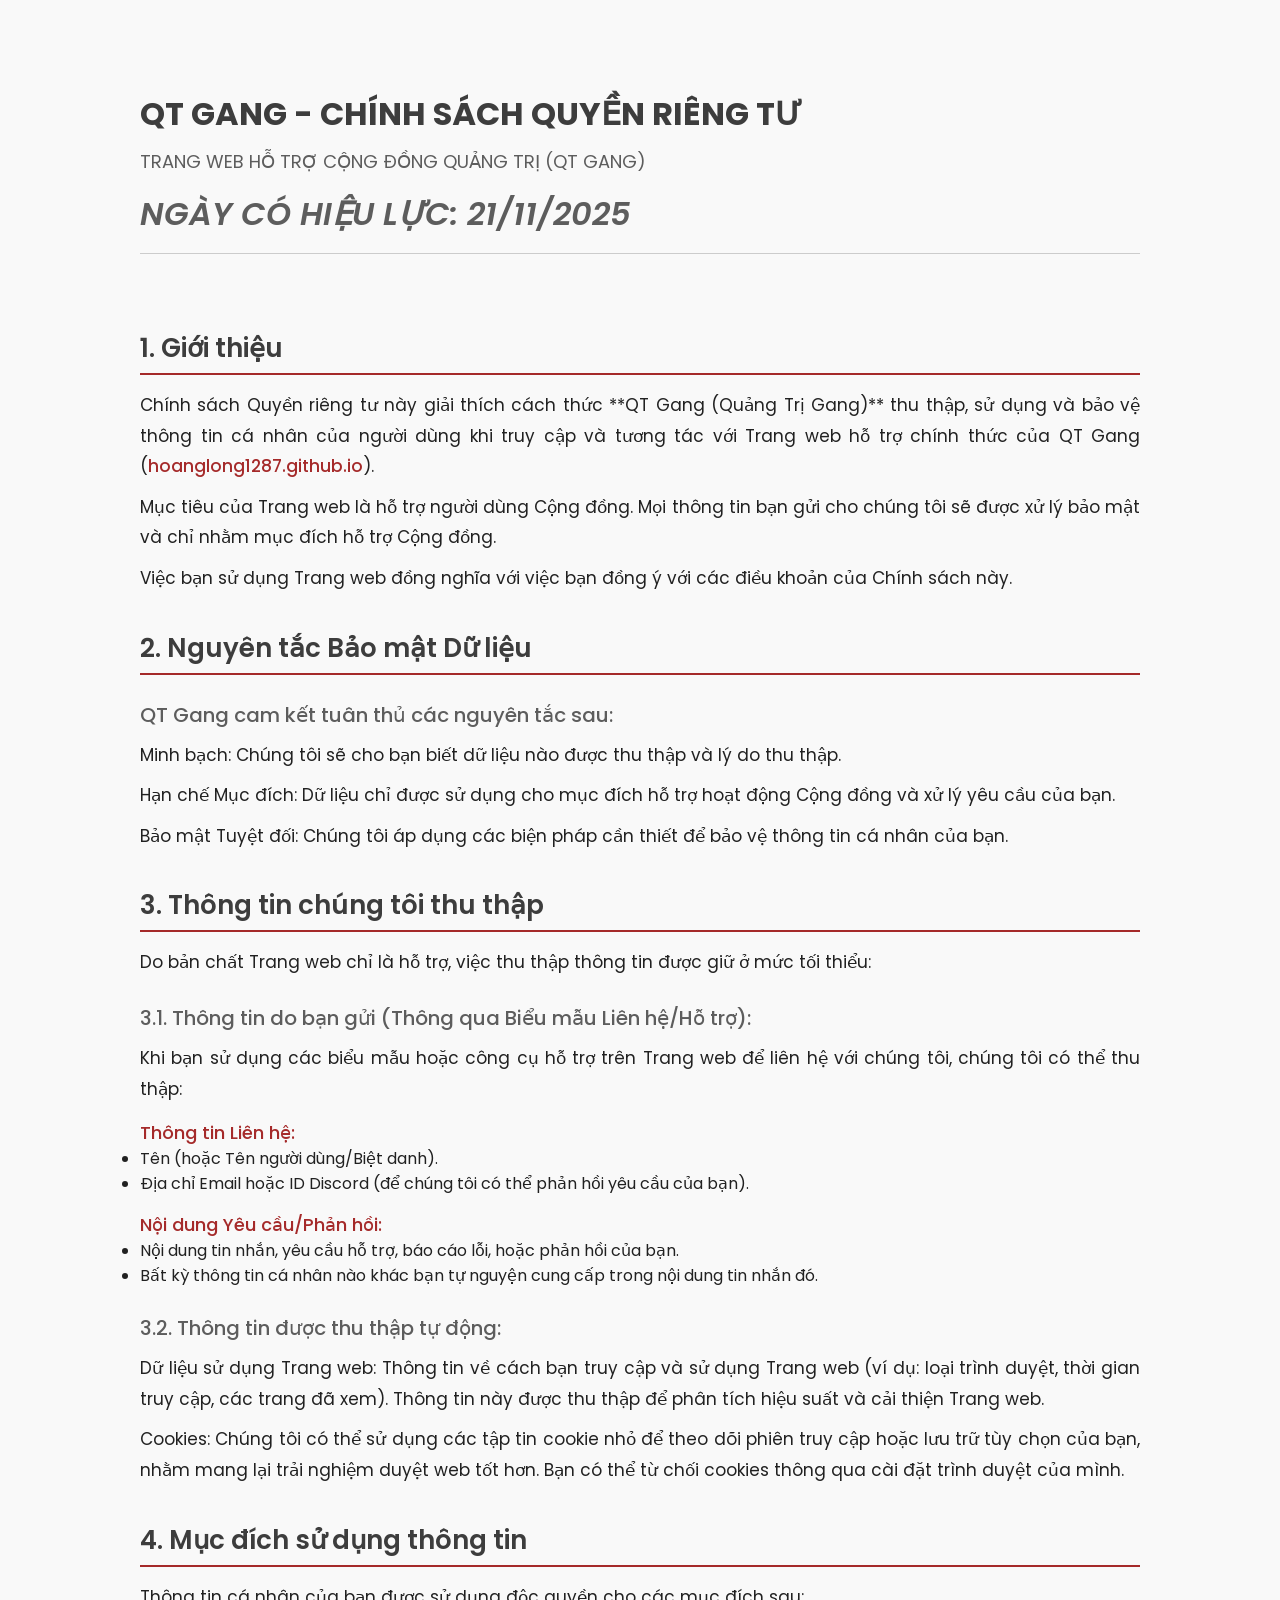
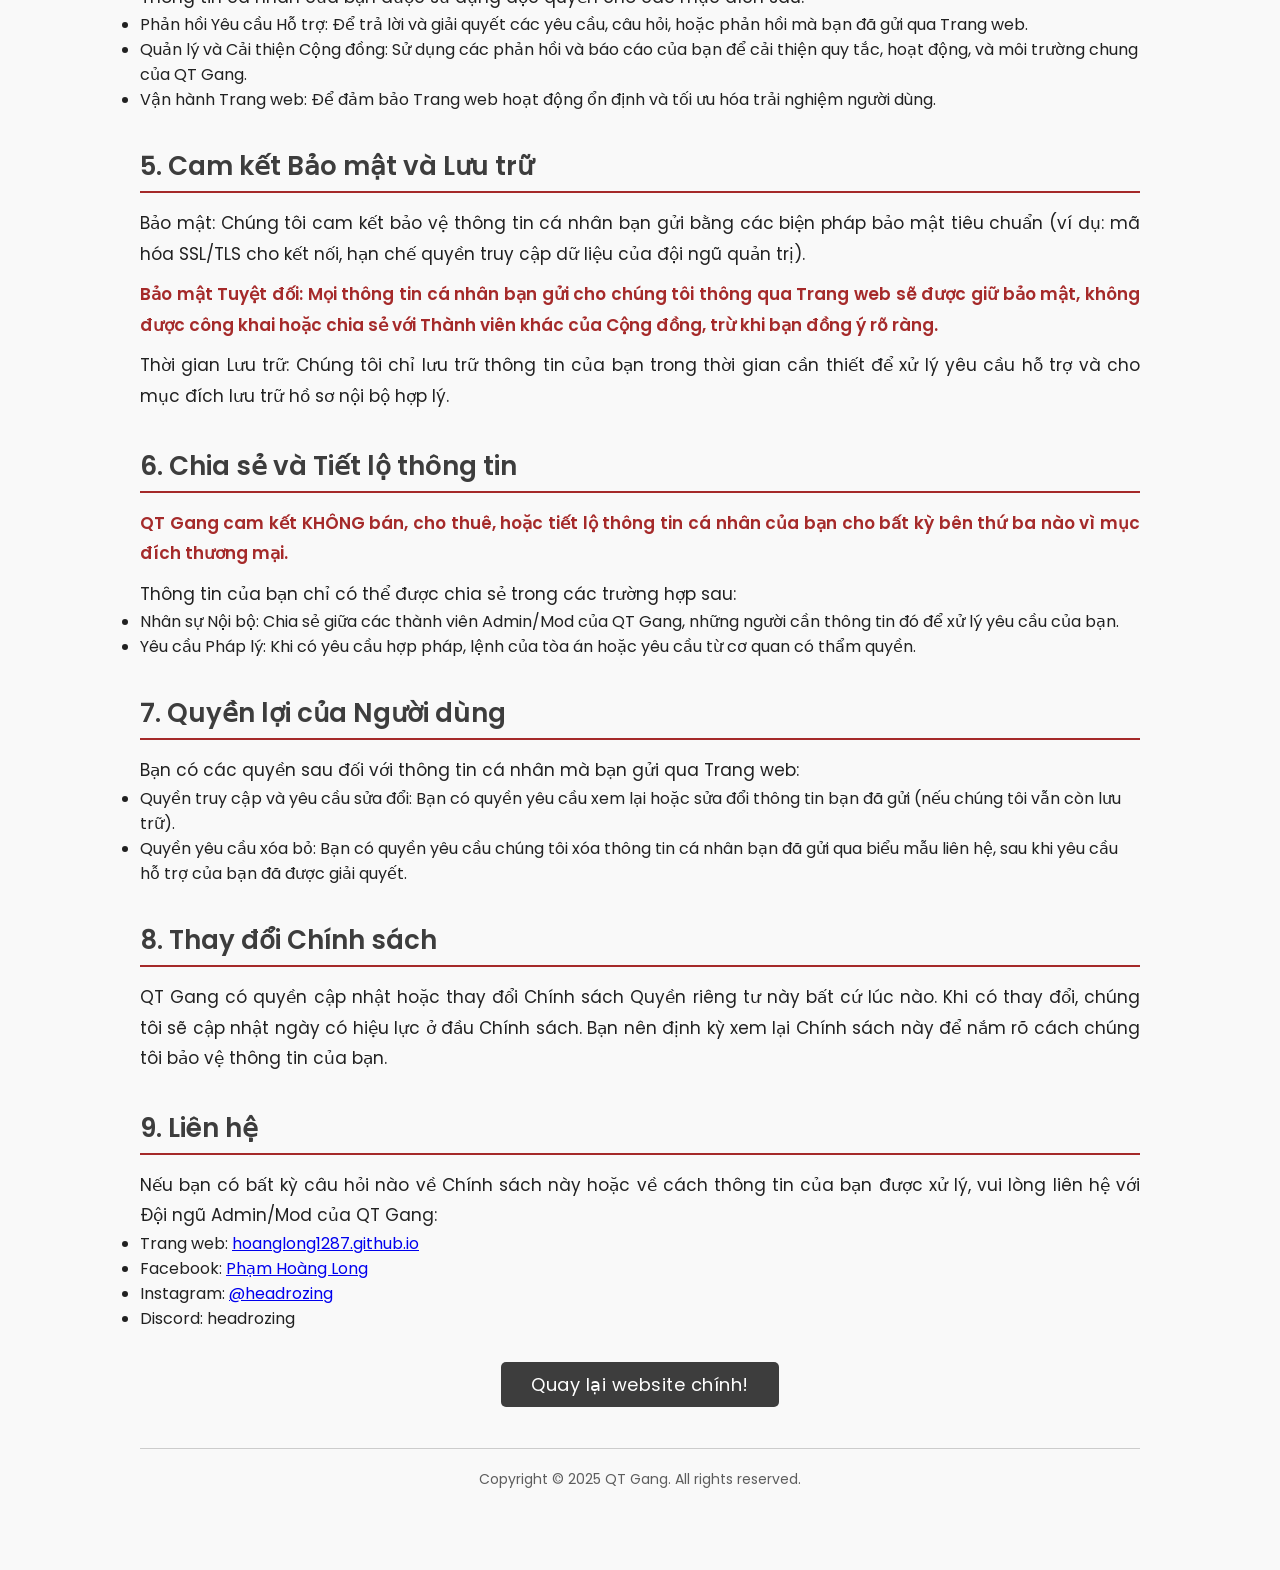
==== pages/privacy_policy.html @ c6a6ccc0 "BIG UPDATE BY HoangLong headrozing" ====
<!DOCTYPE html>
<html lang="en">
<head>
    <meta charset="UTF-8">
    <meta http-equiv="X-UA-Compatible" content="IE=edge">
    <meta name="viewport" content="width=device-width, initial-scale=1.0">
    <title>QT Gang - Chính sách Quyền riêng tư</title>
    
    <link rel="stylesheet"  type="text/css" href="../assets/css/aboutus.css">
</head>
<body>
    <div class="section">
        <div class="container">
            <div class="content-section">
                <div class="title">
                    <h2>QT Gang - Chính sách Quyền riêng tư</h2>
                    <h4>Trang web Hỗ trợ Cộng đồng Quảng Trị (QT Gang)</h4>
                    <p>Ngày có hiệu lực: 21/11/2025</p>
                </div>

                <div class="content">
                    <h2>1. Giới thiệu</h2>
                    <p>
                        Chính sách Quyền riêng tư này giải thích cách thức **QT Gang (Quảng Trị Gang)** thu thập, sử dụng và bảo vệ thông tin 
                        cá nhân của người dùng khi truy cập và tương tác với Trang web hỗ trợ chính thức của QT Gang 
                        (<a href="https://hoanglong1287.github.io/">hoanglong1287.github.io</a>).
                    </p>
                    <p>Mục tiêu của Trang web là hỗ trợ người dùng Cộng đồng. Mọi thông tin bạn gửi 
                        cho chúng tôi sẽ được xử lý bảo mật và chỉ nhằm mục đích hỗ trợ Cộng đồng.</p>
                    <p>Việc bạn sử dụng Trang web đồng nghĩa với việc bạn đồng ý 
                        với các điều khoản của Chính sách này.</p>
                    
                    <h2>2. Nguyên tắc Bảo mật Dữ liệu</h2>
                    <h3>QT Gang cam kết tuân thủ các nguyên tắc sau:</h3>
                    <p>
                        Minh bạch: Chúng tôi sẽ cho bạn biết dữ liệu nào được thu thập và lý do thu thập.
                    </p>
                    <p>
                        Hạn chế Mục đích: Dữ liệu chỉ được sử dụng cho mục đích hỗ trợ hoạt động Cộng đồng và xử lý yêu cầu của bạn.
                    </p>
                    <p>
                        Bảo mật Tuyệt đối: Chúng tôi áp dụng các biện pháp cần thiết để bảo vệ thông tin cá nhân của bạn.
                    </p>

                    <h2>3. Thông tin chúng tôi thu thập</h2>
                    <p>Do bản chất Trang web chỉ là hỗ trợ, việc thu thập thông tin được giữ ở mức tối thiểu:</p>
                    
                    <h3>3.1. Thông tin do bạn gửi (Thông qua Biểu mẫu Liên hệ/Hỗ trợ):</h3>
                    <p>Khi bạn sử dụng các biểu mẫu hoặc công cụ hỗ trợ trên Trang web để liên hệ với chúng tôi, chúng tôi có thể thu thập:</p>
                    
                    <h4>Thông tin Liên hệ:</h4>
                    <ul>
                        <li>Tên (hoặc Tên người dùng/Biệt danh).</li>
                        <li>Địa chỉ Email hoặc ID Discord (để chúng tôi có thể phản hồi yêu cầu của bạn).</li>
                    </ul>
                    
                    <h4>Nội dung Yêu cầu/Phản hồi:</h4>
                    <ul>
                        <li>Nội dung tin nhắn, yêu cầu hỗ trợ, báo cáo lỗi, hoặc phản hồi của bạn.</li>
                        <li>Bất kỳ thông tin cá nhân nào khác bạn tự nguyện cung cấp trong nội dung tin nhắn đó.</li>
                    </ul>

                    <h3>3.2. Thông tin được thu thập tự động:</h3>
                    <p>Dữ liệu sử dụng Trang web: Thông tin về cách bạn truy cập và sử dụng Trang web 
                        (ví dụ: loại trình duyệt, thời gian truy cập, các trang đã xem). 
                        Thông tin này được thu thập để phân tích hiệu suất và cải thiện Trang web.</p>
                    <p>Cookies: Chúng tôi có thể sử dụng các tập tin cookie nhỏ để theo dõi phiên truy cập hoặc lưu trữ tùy chọn của bạn, 
                        nhằm mang lại trải nghiệm duyệt web tốt hơn. Bạn có thể từ chối cookies thông qua cài đặt trình duyệt của mình.</p>

                    <h2>4. Mục đích sử dụng thông tin</h2>
                    <p>Thông tin cá nhân của bạn được sử dụng độc quyền cho các mục đích sau:</p>
                    <ul>
                        <li>Phản hồi Yêu cầu Hỗ trợ: Để trả lời và giải quyết các yêu cầu, câu hỏi, hoặc phản hồi mà bạn đã gửi qua Trang web.</li>
                        <li>Quản lý và Cải thiện Cộng đồng: Sử dụng các phản hồi và báo cáo của bạn để cải thiện quy tắc, hoạt động, và môi trường chung của QT Gang. </li>
                        <li>Vận hành Trang web: Để đảm bảo Trang web hoạt động ổn định và tối ưu hóa trải nghiệm người dùng.</li>
                    </ul>

                    <h2>5. Cam kết Bảo mật và Lưu trữ</h2>
                    <p>Bảo mật: Chúng tôi cam kết bảo vệ thông tin cá nhân bạn gửi bằng các biện pháp bảo mật tiêu chuẩn 
                        (ví dụ: mã hóa SSL/TLS cho kết nối, hạn chế quyền truy cập dữ liệu của đội ngũ quản trị).</p>
                    <p><strong>Bảo mật Tuyệt đối: Mọi thông tin cá nhân bạn gửi cho chúng tôi thông qua Trang web sẽ được giữ bảo mật, 
                        không được công khai hoặc chia sẻ với Thành viên khác của Cộng đồng, trừ khi bạn đồng ý rõ ràng.</strong></p>
                    <p>Thời gian Lưu trữ: Chúng tôi chỉ lưu trữ thông tin của bạn trong thời gian cần thiết để xử lý yêu cầu 
                        hỗ trợ và cho mục đích lưu trữ hồ sơ nội bộ hợp lý.</p>

                    <h2>6. Chia sẻ và Tiết lộ thông tin</h2>
                    <p><strong>QT Gang cam kết KHÔNG bán, cho thuê, hoặc tiết lộ thông tin cá nhân của bạn cho bất kỳ bên thứ ba nào vì mục đích thương mại.</strong></p>
                    <p>Thông tin của bạn chỉ có thể được chia sẻ trong các trường hợp sau:</p>
                    <ul>
                        <li>Nhân sự Nội bộ: Chia sẻ giữa các thành viên Admin/Mod của QT Gang, những người cần thông tin đó để xử lý yêu cầu của bạn.</li>
                        <li>Yêu cầu Pháp lý: Khi có yêu cầu hợp pháp, lệnh của tòa án hoặc yêu cầu từ cơ quan có thẩm quyền.</li>
                    </ul>

                    <h2>7. Quyền lợi của Người dùng</h2>
                    <p>Bạn có các quyền sau đối với thông tin cá nhân mà bạn gửi qua Trang web:</p>
                    <ul>
                        <li>Quyền truy cập và yêu cầu sửa đổi: Bạn có quyền yêu cầu xem lại hoặc sửa đổi thông tin bạn đã gửi (nếu chúng tôi vẫn còn lưu trữ).</li>
                        <li>Quyền yêu cầu xóa bỏ: Bạn có quyền yêu cầu chúng tôi xóa thông tin cá nhân bạn đã gửi qua biểu mẫu liên hệ, 
                            sau khi yêu cầu hỗ trợ của bạn đã được giải quyết.</li>
                    </ul>

                    <h2>8. Thay đổi Chính sách</h2>
                    <p>QT Gang có quyền cập nhật hoặc thay đổi Chính sách Quyền riêng tư này bất cứ lúc nào. Khi có thay đổi, 
                        chúng tôi sẽ cập nhật ngày có hiệu lực ở đầu Chính sách. Bạn nên định kỳ xem lại Chính sách này để nắm rõ cách chúng tôi bảo vệ thông tin của bạn.</p>

                    <h2>9. Liên hệ</h2>
                    <p>Nếu bạn có bất kỳ câu hỏi nào về Chính sách này hoặc về cách thông tin của bạn được xử lý, vui lòng liên hệ với Đội ngũ Admin/Mod của QT Gang:</p>
                    <ul>
                        <li>Trang web: <a href="https://hoanglong1287.github.io/">hoanglong1287.github.io</a></li>
                        <li>Facebook: <a href="https://www.facebook.com/pham.hoang.long.512414/">Phạm Hoàng Long</a></li>
                        <li>Instagram: <a href="https://www.instagram.com/headrozing/">@headrozing</a></li>
                        <li>Discord: headrozing</li>
                    </ul>
                   
                    <div class="back-to-home">
                        <a href="../index.html">Quay lại website chính!</a>
                    </div>
                    
                    <h4>Copyright © 2025 QT Gang. All rights reserved.</h4>
                </div>
            </div>
        </div>
    </div>
</body>
</html>
---- assets/css/aboutus.css ----
/* aboutus.css (Cập nhật) */

/* --- Font & Global Reset --- */
@import url('https://fonts.googleapis.com/css2?family=Poppins:wght@300;400;500;600&display=swap');
* {
	margin: 0;
	padding: 0;
	box-sizing: border-box;
	font-family: 'Poppins', sans-serif;
}

/* Biến màu cho dễ quản lý */
:root {
    --primary-color: #A52A2A; /* Màu nâu đỏ cũ */
    --secondary-color: #3d3d3d; /* Màu chữ chính */
    --background-light: #f9f9f9; /* Nền sáng dịu */
    --text-color: #212121; /* Màu chữ đậm cho nội dung */
    --text-light: #5d5d5d;
}

/* --- Section & Container (Phần chứa chính) --- */
.section {
	width: 100%;
	min-height: 100vh; /* Đảm bảo đủ chiều cao */
	background-color: var(--background-light);
    padding: 60px 0; /* Thêm padding trên dưới */
}

.container {
	width: 90%;
	max-width: 1000px; /* Giới hạn chiều rộng để văn bản dễ đọc hơn */
	display: block;
	margin: auto;
	padding-top: 30px;
}

/* Loại bỏ floating cho tài liệu chính sách để văn bản chiếm toàn bộ chiều rộng (trông chuyên nghiệp hơn) */
.content-section {
    width: 100%; /* Chiếm toàn bộ chiều rộng của container */
    float: none;
}

/* Loại bỏ image-section vì không cần thiết cho trang chính sách */
/* .image-section { display: none; } */

/* --- Logo & Title (Tiêu đề) --- */
.logo {
    text-align: center;
    padding: 1rem 0;
}

.content-section .title {
	text-transform: uppercase;
	font-size: 32px;
    font-weight: 600;
    color: var(--secondary-color);
    margin-bottom: 20px;
}

.content-section .title h2 {
    font-size: 32px;
    margin-bottom: 10px;
}

.content-section .title h4 {
    font-size: 18px;
    font-weight: 400;
    color: var(--text-light);
}

.content-section .title p {
    margin-top: 15px;
    font-style: italic;
    color: var(--text-light);
    border-bottom: 1px solid #ccc;
    padding-bottom: 15px;
}


/* --- Content (Nội dung Chính sách) --- */
.content {
    padding: 20px 0;
    color: var(--text-color);
}

.content h2 {
    margin-top: 35px;
	color: var(--secondary-color);
	font-size: 26px;
    font-weight: 600;
    border-bottom: 2px solid var(--primary-color);
    padding-bottom: 5px;
    margin-bottom: 15px;
}

.content h3 {
	margin-top: 25px;
	color: var(--text-light);
	font-size: 20px;
    font-weight: 500;
    margin-bottom: 10px;
}

.content h4 {
    margin-top: 15px;
    color: var(--primary-color);
    font-size: 18px;
    font-weight: 500;
    line-height: 1.5;
}

.content p {
	margin-top: 10px;
	font-size: 17px;
	line-height: 1.8; /* Tăng line-height cho văn bản dài để dễ đọc */
    font-weight: 400;
    color: var(--text-color);
    text-align: justify; /* Căn đều hai bên cho chuyên nghiệp */
}

.content p a {
    color: var(--primary-color);
    text-decoration: none;
    font-weight: 500;
}

.content p a:hover {
    text-decoration: underline;
}

/* Đặc biệt cho cam kết bảo mật */
.content p strong {
    font-weight: 600;
    color: var(--primary-color);
}

/* --- Footer & Back to Home Button --- */
.back-to-home {
	margin-top: 40px;
    text-align: center;
}

.back-to-home a {
	background-color: var(--secondary-color);
	padding: 10px 30px;
	text-decoration: none;
	color: #fff;
	font-size: 18px;
	letter-spacing: 0.5px;
    border-radius: 5px;
    transition: background-color 0.3s;
}
.back-to-home a:hover {
	background-color: var(--primary-color);
}

.content h4:last-child { /* Copyright */
    margin-top: 50px;
    text-align: center;
    color: var(--text-light);
    font-size: 14px;
    font-weight: 400;
    border-top: 1px solid #ccc;
    padding-top: 20px;
}

/* --- Responsive (Mobile) --- */
@media screen and (max-width: 768px) {
	.container {
	    width: 95%;
	    padding-top: 20px;
    }

	.content-section {
	    width: 100%;
    }
    
	.content-section .title {
	    text-align: center;
	    font-size: 24px;
        margin-top: 0;
    }

    .content-section .title h2 {
        font-size: 26px;
    }

    .content-section .title h4 {
        font-size: 16px;
    }

    .content h2 {
        font-size: 22px;
    }
    
    .content h3 {
        font-size: 18px;
    }

    .content p {
        font-size: 16px;
        line-height: 1.6;
    }
}
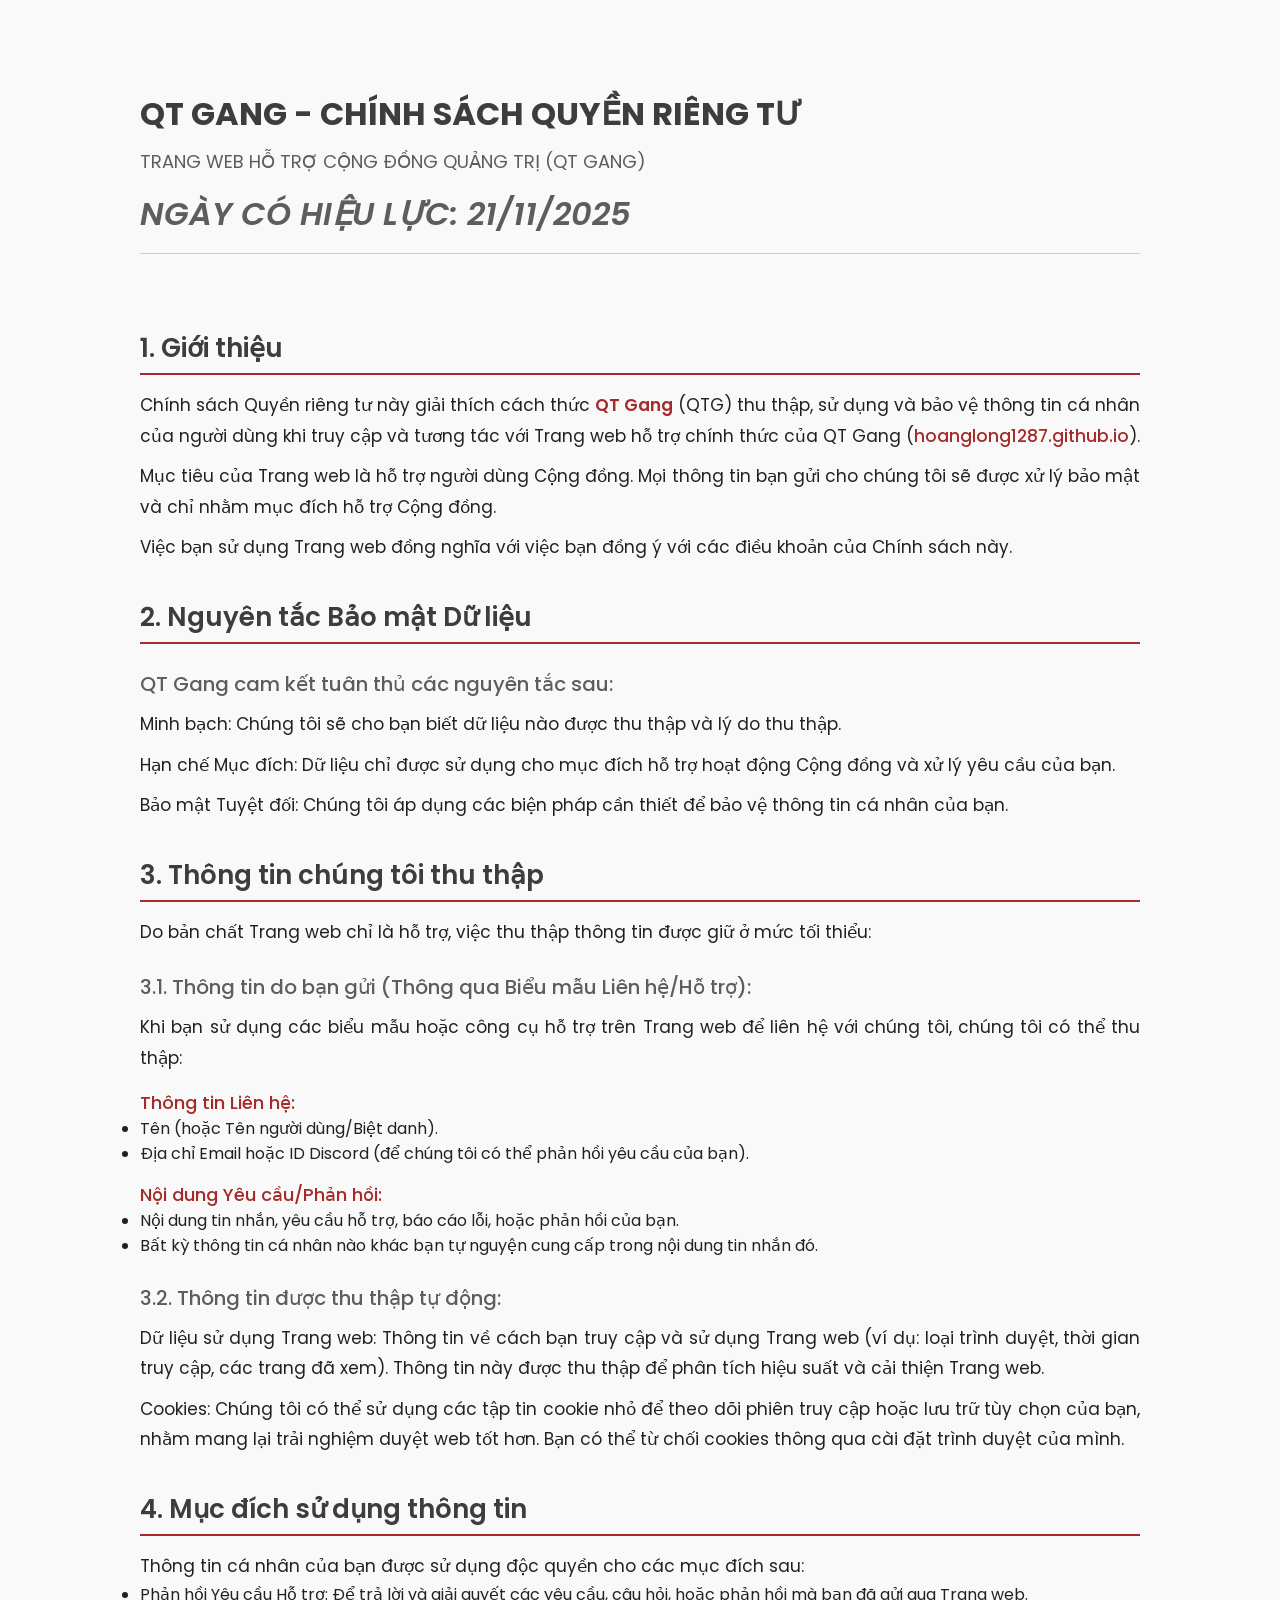
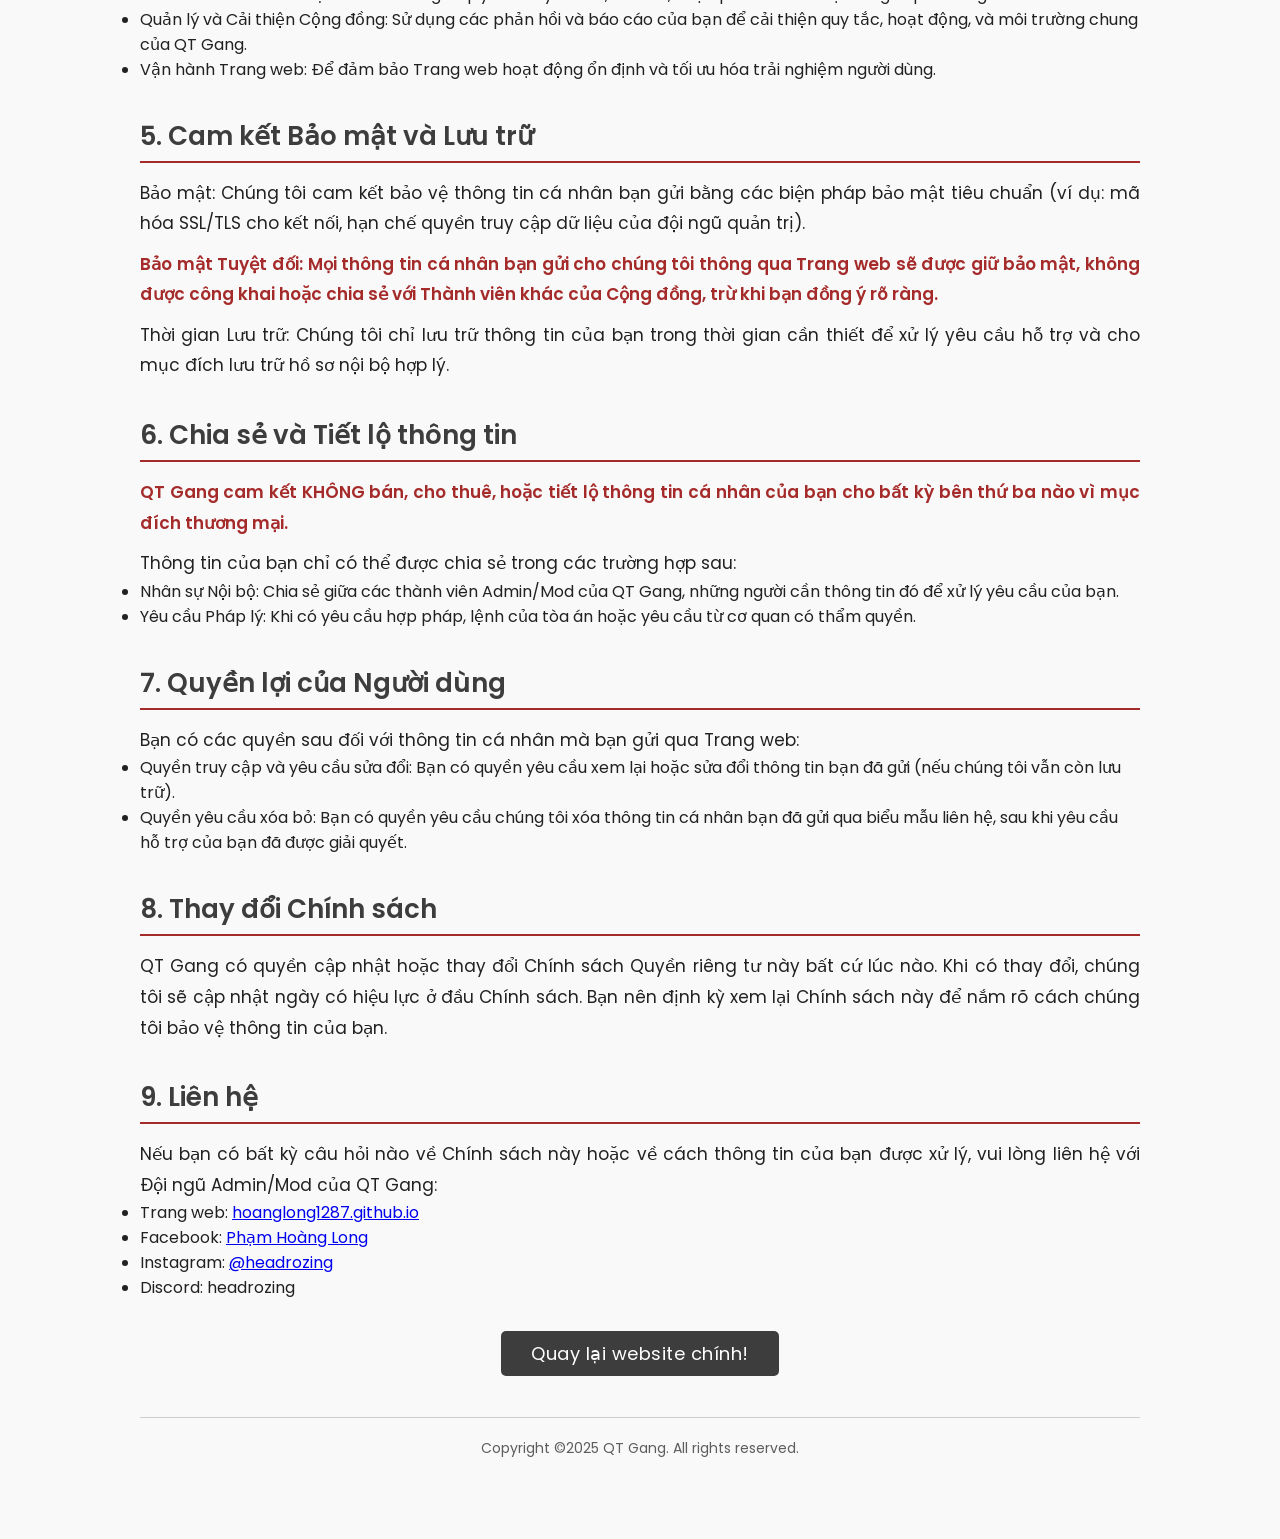
==== commit 3e0245fd: "BIG UPDATE 2 information" ====
--- a/pages/privacy_policy.html
+++ b/pages/privacy_policy.html
@@ -21,7 +21,7 @@
                 <div class="content">
                     <h2>1. Giới thiệu</h2>
                     <p>
-                        Chính sách Quyền riêng tư này giải thích cách thức **QT Gang (Quảng Trị Gang)** thu thập, sử dụng và bảo vệ thông tin 
+                        Chính sách Quyền riêng tư này giải thích cách thức <strong>QT Gang</strong> (QTG) thu thập, sử dụng và bảo vệ thông tin 
                         cá nhân của người dùng khi truy cập và tương tác với Trang web hỗ trợ chính thức của QT Gang 
                         (<a href="https://hoanglong1287.github.io/">hoanglong1287.github.io</a>).
                     </p>
@@ -116,7 +116,7 @@
                         <a href="../index.html">Quay lại website chính!</a>
                     </div>
                     
-                    <h4>Copyright © 2025 QT Gang. All rights reserved.</h4>
+                    <h4> Copyright ©2025 QT Gang. All rights reserved.</h4>
                 </div>
             </div>
         </div>
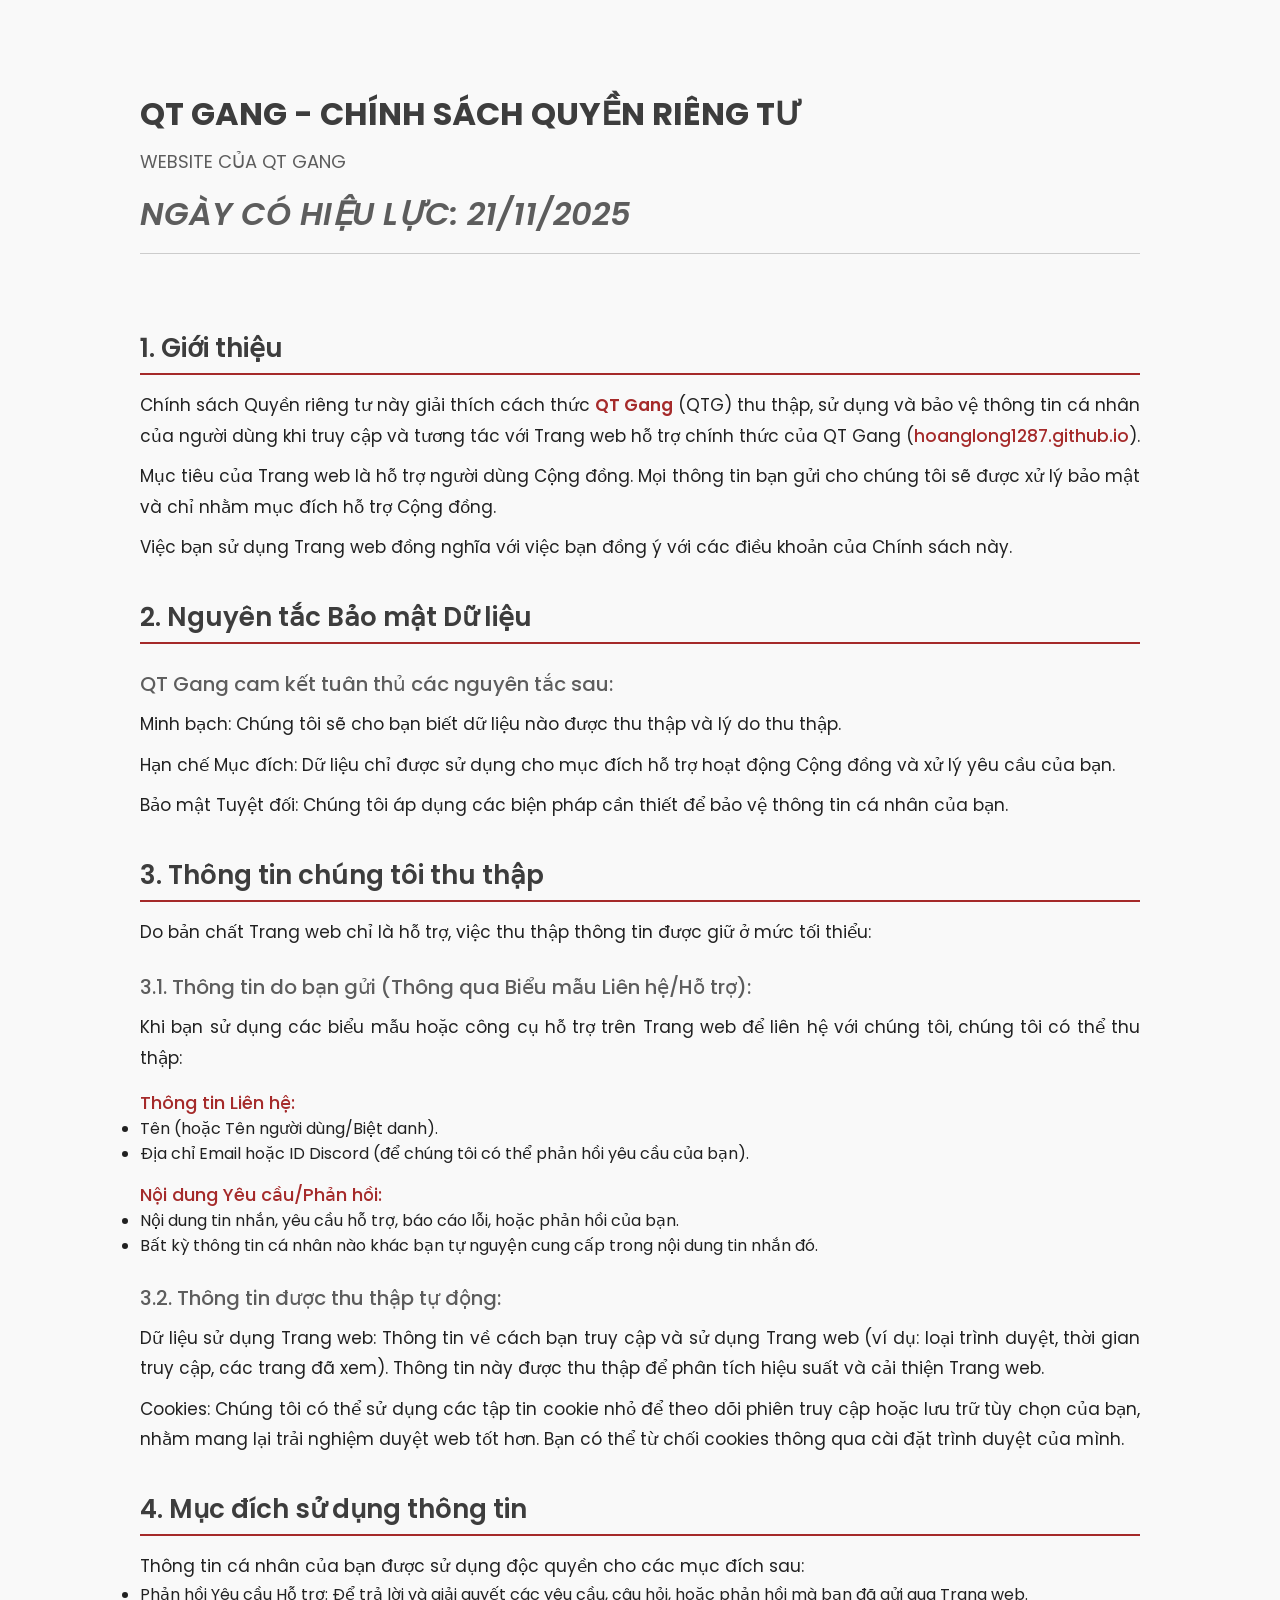
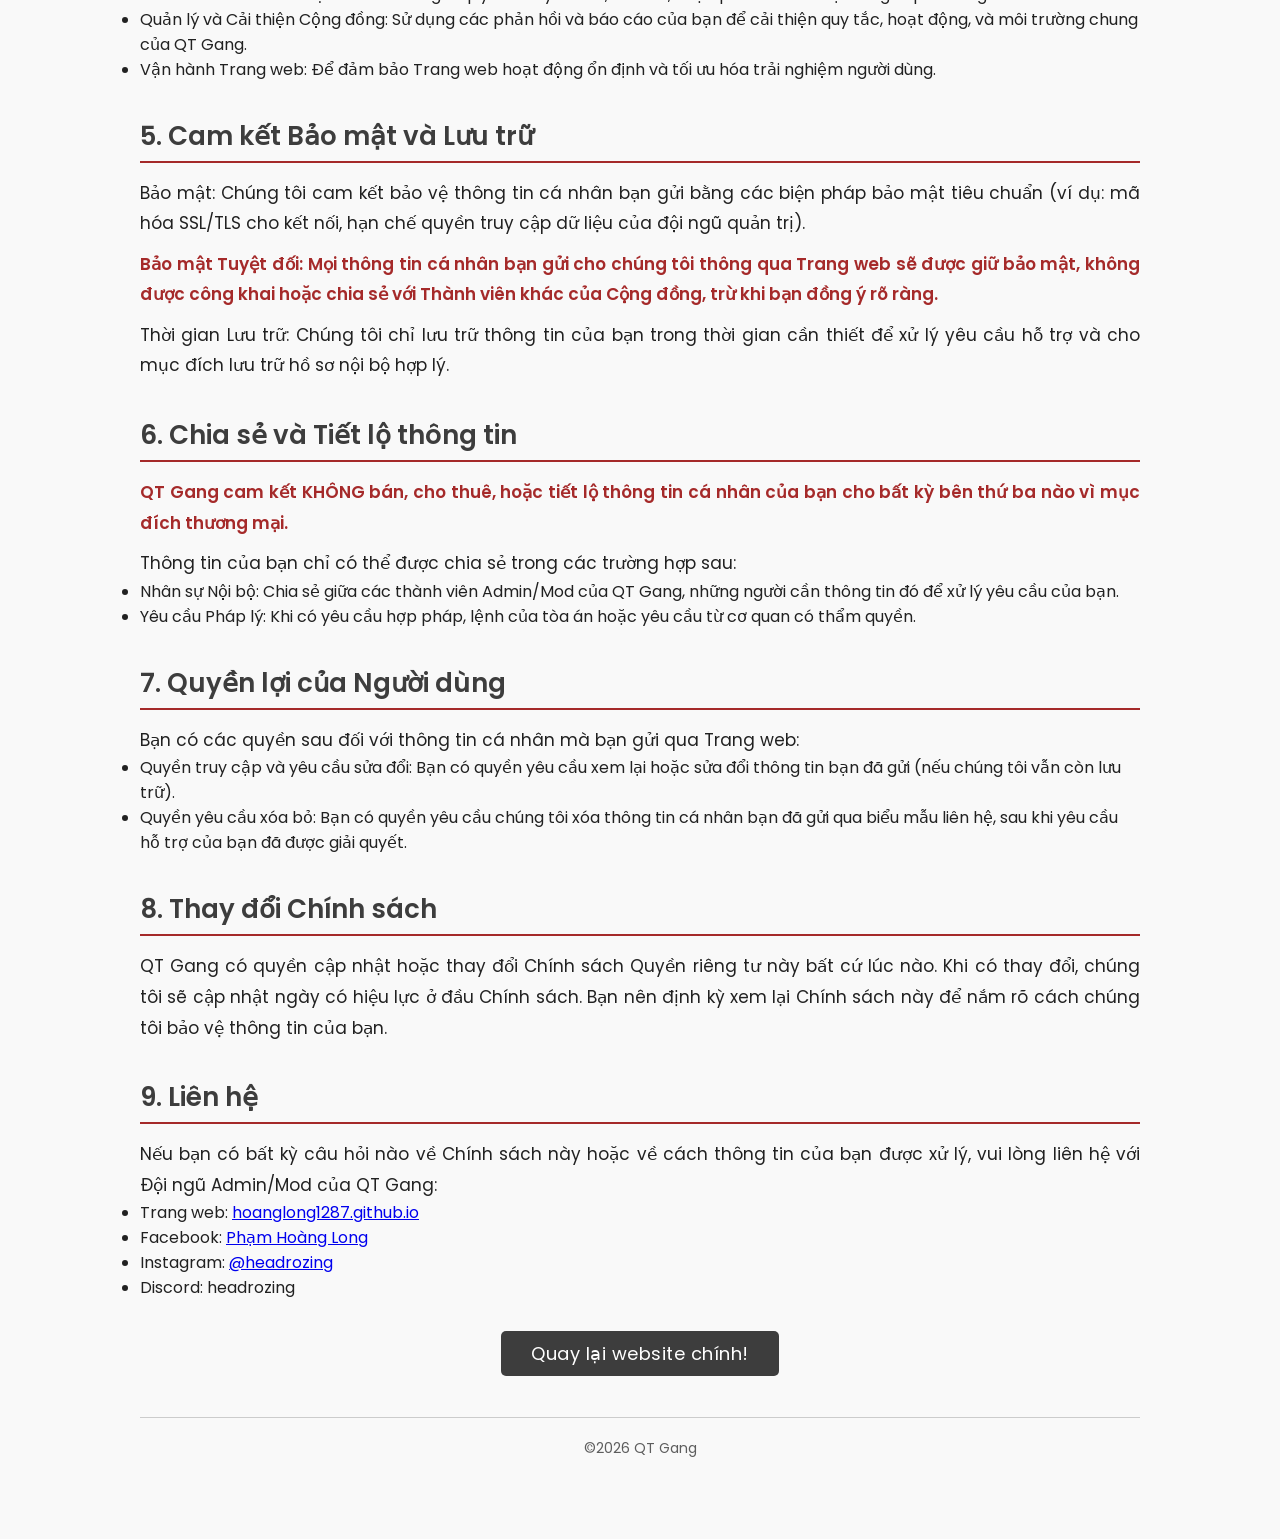
==== commit aebbe4d2: "2026 Update" ====
--- a/pages/privacy_policy.html
+++ b/pages/privacy_policy.html
@@ -14,8 +14,9 @@
             <div class="content-section">
                 <div class="title">
                     <h2>QT Gang - Chính sách Quyền riêng tư</h2>
-                    <h4>Trang web Hỗ trợ Cộng đồng Quảng Trị (QT Gang)</h4>
-                    <p>Ngày có hiệu lực: 21/11/2025</p>
+                    <h4>website của QT Gang </h4>
+                    <p>Ngày có hiệu lực: 21/11/2025 </p>
+
                 </div>
 
                 <div class="content">
@@ -116,7 +117,7 @@
                         <a href="../index.html">Quay lại website chính!</a>
                     </div>
                     
-                    <h4> Copyright ©2025 QT Gang. All rights reserved.</h4>
+                    <h4>©2026 QT Gang</h4>
                 </div>
             </div>
         </div>
